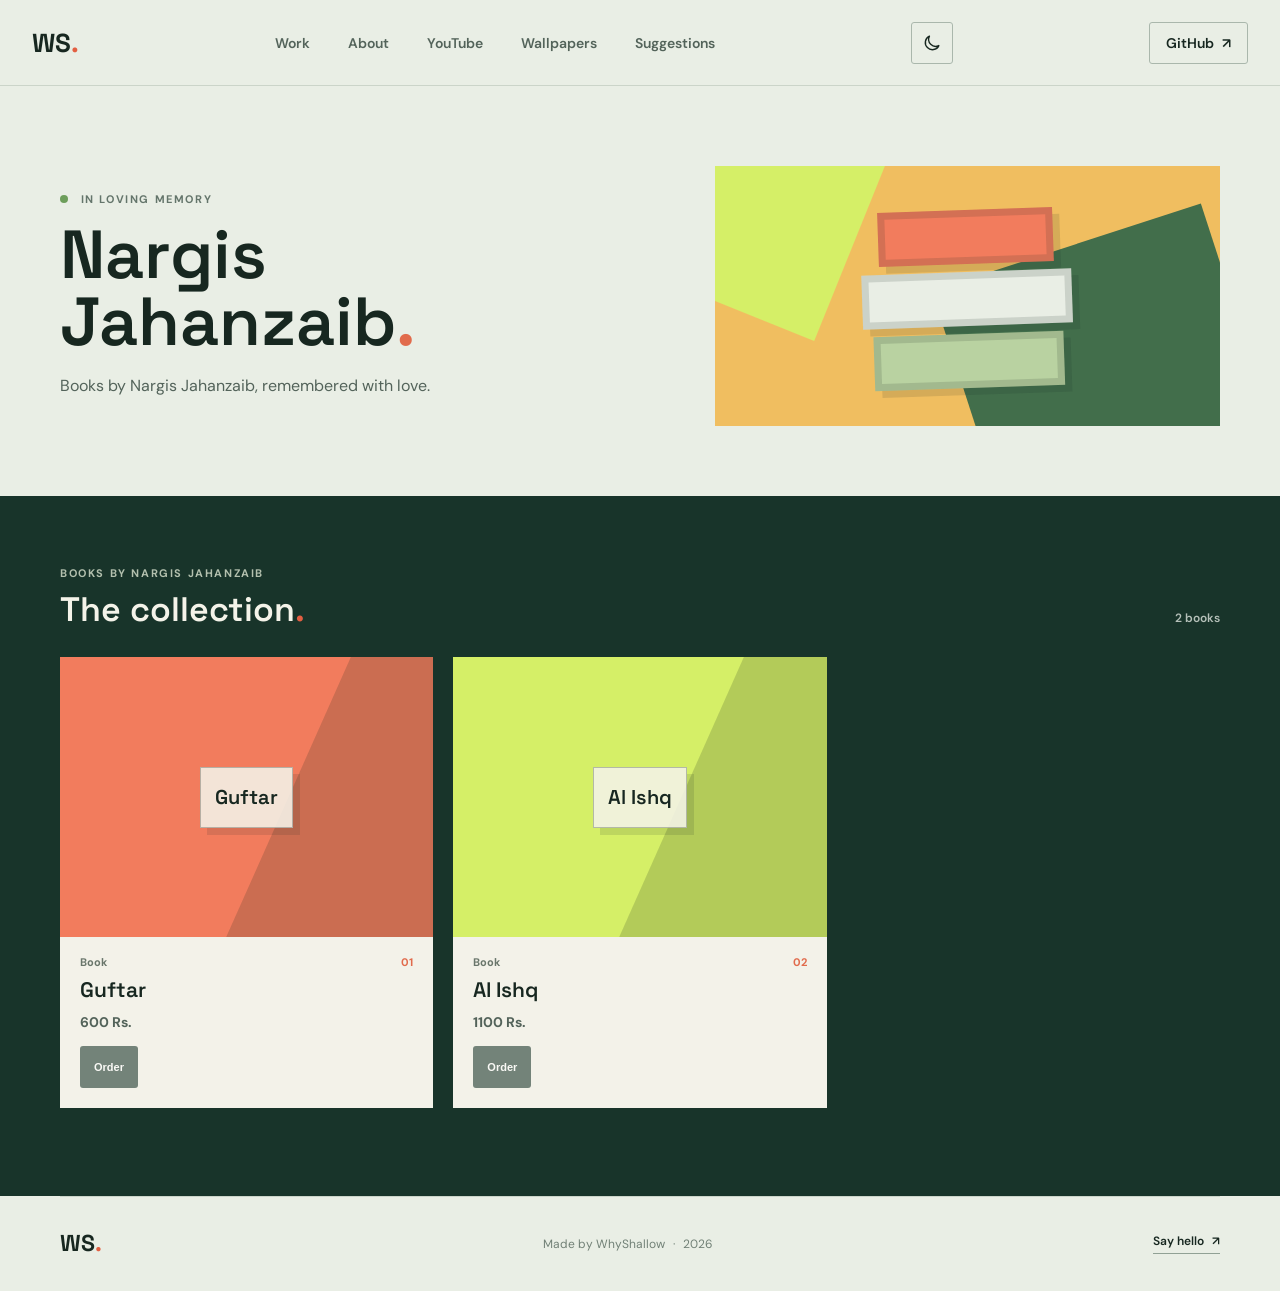
==== njz/index.html @ 5ae31be7 "Added Njz Page" ====
<!doctype html>
<html lang="en">
  <head>
    <meta charset="UTF-8">
    <meta name="viewport" content="width=device-width, initial-scale=1">
    <meta name="description" content="Books by Nargis Jahanzaib, remembered with love.">
    <meta name="theme-color" content="#e9eee5">
    <meta property="og:type" content="website">
    <meta property="og:title" content="Nargis Jahanzaib">
    <meta property="og:description" content="Books by Nargis Jahanzaib, remembered with love.">
    <meta property="og:url" content="https://whyshallow.is-a.dev/njz">
    <meta name="twitter:card" content="summary">
    <title>Nargis Jahanzaib</title>
    <link rel="icon" type="image/svg+xml" href="/assets/favicon.svg?v=2">
    <link rel="preconnect" href="https://fonts.googleapis.com">
    <link rel="preconnect" href="https://fonts.gstatic.com" crossorigin>
    <link href="https://fonts.googleapis.com/css2?family=DM+Sans:wght@400;500;600;700&amp;family=Space+Grotesk:wght@400;500;600;700&amp;display=swap" rel="stylesheet">
    <link rel="stylesheet" href="/style.css?v=4">
    <script src="/njz/books.js" defer></script>
  </head>
  <body>
    <header class="site-header">
      <a class="wordmark" href="/#home" aria-label="WhyShallow home">WS<span>.</span></a>
      <button class="menu-toggle" type="button" aria-controls="main-navigation" aria-expanded="false" aria-label="Open navigation">
        <span></span><span></span><span></span>
      </button>
      <nav class="main-nav" id="main-navigation" aria-label="Main navigation">
        <a href="/#work">Work</a>
        <a href="/#about">About</a>
        <a href="/#youtube">YouTube</a>
        <a href="/wallpapers/">Wallpapers</a>
        <a href="/#suggestions">Suggestions</a>
      </nav>
      <button class="theme-toggle" type="button" aria-label="Switch to dark mode" aria-pressed="false" title="Switch to dark mode">
        <svg viewBox="0 0 24 24" aria-hidden="true" focusable="false"><path d="M20.2 15.1A8.4 8.4 0 0 1 8.9 3.8 8.5 8.5 0 1 0 20.2 15.1Z"/></svg>
      </button>
      <a class="header-link" href="https://github.com/WhyShallow" target="_blank" rel="noreferrer">GitHub <span aria-hidden="true">↗</span></a>
    </header>

    <main>
      <section class="book-hero page-width" aria-labelledby="book-title">
        <div class="book-hero-copy">
          <p class="eyebrow"><span class="status-dot"></span> In loving memory</p>
          <h1 id="book-title">Nargis<br>Jahanzaib<span>.</span></h1>
          <p>Books by Nargis Jahanzaib, remembered with love.</p>
        </div>
        <div class="book-art" role="img" aria-label="A colorful stack of books">
          <div class="book-stack" aria-hidden="true">
            <span class="book-spine"></span>
            <span class="book-spine"></span>
            <span class="book-spine"></span>
          </div>
        </div>
      </section>

      <section class="books-section" aria-labelledby="collection-title">
        <div class="page-width">
          <div class="books-heading">
            <div>
              <p class="eyebrow">Books by Nargis Jahanzaib</p>
              <h2 id="collection-title">The collection<span class="accent-dot">.</span></h2>
            </div>
            <p class="book-count" id="bookCount" aria-live="polite">0 books</p>
          </div>
          <div class="book-grid" id="bookGrid"></div>
          <p class="book-empty" id="bookEmpty">No books just yet. Check back soon.</p>
        </div>
      </section>
    </main>

    <footer class="site-footer books-footer page-width">
      <a class="wordmark" href="/#home" aria-label="WhyShallow home">WS<span>.</span></a>
      <p>Made by WhyShallow <span aria-hidden="true">·</span> <span id="year"></span></p>
      <a class="text-link" href="https://github.com/WhyShallow" target="_blank" rel="noreferrer">Say hello <span aria-hidden="true">↗</span></a>
    </footer>
  </body>
</html>
---- style.css ----
:root {
  color-scheme: light;
  --paper: #e9eee5;
  --ink: #172720;
  --muted: #64736b;
  --line: #cbd4c9;
  --forest: #18342a;
  --lime: #d5ef67;
  --coral: #f27c5d;
  --display: "Space Grotesk", sans-serif;
  --body: "DM Sans", sans-serif;
}

:root[data-theme="dark"] {
  color-scheme: dark;
  --paper: #17211b;
  --ink: #edf1e9;
  --muted: #a9b6aa;
  --line: #3b4a3e;
  --forest: #14251b;
}

* { box-sizing: border-box; }
html { scroll-behavior: smooth; scroll-padding-top: 104px; }
body {
  margin: 0;
  background: var(--paper);
  color: var(--ink);
  font-family: var(--body);
  -webkit-font-smoothing: antialiased;
}
.scroll-blur .hero-copy, .scroll-blur .hero-art { filter: blur(1.5px); }
a { color: inherit; }
.page-width { width: min(1160px, calc(100% - 64px)); margin-inline: auto; }
.site-header {
  width: 100%;
  padding-inline: max(32px, calc((100% - 1280px) / 2));
  height: 86px;
  margin: 0 auto;
  display: flex;
  align-items: center;
  justify-content: space-between;
  position: sticky;
  top: 0;
  z-index: 20;
  border-bottom: 1px solid var(--line);
  background: var(--paper);
  transition: background-color 220ms ease, box-shadow 220ms ease;
}
.site-header.is-scrolled { background: rgba(233, 238, 229, .96); box-shadow: 0 8px 22px rgba(23, 39, 32, .08); }
:root[data-theme="dark"] .site-header.is-scrolled { background: rgba(23, 33, 27, .96); box-shadow: 0 8px 22px rgba(0, 0, 0, .22); }
.wordmark { font: 700 26px/1 var(--display); text-decoration: none; letter-spacing: 0; }
.wordmark span, .accent-dot { color: #e35f42; }
.main-nav { display: flex; align-items: center; gap: 38px; }
.main-nav a, .header-link, .text-link { font-size: 14px; font-weight: 600; text-decoration: none; }
.main-nav a { position: relative; color: #53635a; transition: color 180ms ease; }
.main-nav a::after { position: absolute; right: 0; bottom: -7px; left: 0; height: 2px; transform: scaleX(0); transform-origin: left; background: #e16b4c; content: ""; transition: transform 220ms cubic-bezier(.2, .7, .2, 1); }
.main-nav a:hover, .main-nav a[aria-current="location"] { color: var(--ink); }
.main-nav a:hover::after, .main-nav a[aria-current="location"]::after { transform: scaleX(1); }
.main-nav a:hover, .text-link:hover { color: #d65337; }
.header-link { padding: 11px 16px; border: 1px solid #aab7ac; border-radius: 3px; transition: color 180ms ease, background-color 180ms ease, border-color 180ms ease; }
.header-link:hover { border-color: var(--forest); background: var(--forest); color: white; }
.header-link span, .text-link span { padding-left: 5px; }
.theme-toggle { width: 42px; height: 42px; padding: 10px; display: grid; place-items: center; border: 1px solid #aab7ac; border-radius: 3px; background: transparent; color: var(--ink); cursor: pointer; transition: color 180ms ease, background-color 180ms ease, border-color 180ms ease; }
.theme-toggle:hover { border-color: var(--forest); background: var(--forest); color: white; }
.theme-toggle svg { width: 20px; height: 20px; fill: none; stroke: currentColor; stroke-linecap: round; stroke-linejoin: round; stroke-width: 1.7; }
.menu-toggle { display: none; width: 44px; height: 44px; padding: 12px 10px; place-content: center; gap: 5px; border: 1px solid #aab7ac; border-radius: 3px; background: transparent; color: var(--ink); cursor: pointer; }
.menu-toggle span { display: block; width: 20px; height: 2px; background: currentColor; transition: transform 180ms ease, opacity 180ms ease; }
.site-header.is-menu-open .menu-toggle span:first-child { transform: translateY(7px) rotate(45deg); }
.site-header.is-menu-open .menu-toggle span:nth-child(2) { opacity: 0; }
.site-header.is-menu-open .menu-toggle span:last-child { transform: translateY(-7px) rotate(-45deg); }
.main-nav a:focus-visible, .header-link:focus-visible, .theme-toggle:focus-visible, .menu-toggle:focus-visible, .button:focus-visible, .text-link:focus-visible, .project-link:focus-visible, .scroll-cue:focus-visible { outline: 2px solid #527844; outline-offset: 4px; }

.hero {
  min-height: 626px;
  padding-block: 70px 50px;
  display: grid;
  grid-template-columns: 0.95fr 1.05fr;
  grid-template-rows: 1fr auto;
  column-gap: 40px;
  align-items: center;
  position: relative;
}
.hero-copy { padding-bottom: 34px; }
.hero-copy > * { animation: arrive 560ms cubic-bezier(.2, .7, .2, 1) both; }
.hero-copy > .eyebrow { animation-delay: 70ms; }
.hero-copy > h1 { animation-delay: 150ms; }
.hero-copy > .hero-intro { animation-delay: 240ms; }
.hero-copy > .hero-actions { animation-delay: 330ms; }
.eyebrow { margin: 0 0 20px; color: #64756b; font-size: 11px; font-weight: 700; letter-spacing: 1.6px; line-height: 1.4; text-transform: uppercase; }
.status-dot { display: inline-block; width: 8px; height: 8px; margin-right: 8px; border-radius: 50%; background: #6d9e5b; }
h1, h2, p { margin-top: 0; }
h1, h2 { font-family: var(--display); letter-spacing: 0; }
h1 { margin-bottom: 20px; font-size: 76px; line-height: 0.98; font-weight: 600; }
h1 span { color: #527844; }
.hero-intro { max-width: 420px; margin-bottom: 28px; color: #53635a; font-size: 17px; line-height: 1.7; }
.hero-actions { display: flex; flex-wrap: wrap; align-items: center; gap: 22px; }
.button { min-height: 48px; padding: 0 18px; display: inline-flex; align-items: center; justify-content: center; gap: 14px; border: 0; border-radius: 3px; font-size: 13px; font-weight: 700; text-decoration: none; transition: transform 180ms ease, background-color 180ms ease, box-shadow 180ms ease; }
.button:hover { transform: translateY(-2px); }
.button:active { transform: translateY(1px) scale(.985); }
.button-dark { background: var(--forest); color: white; }
.button-dark:hover { background: #294d3d; }
.text-link { display: inline-block; border-bottom: 1px solid #91a195; padding-bottom: 4px; transition: color 180ms ease, border-color 180ms ease; }

.hero-art { height: 415px; overflow: hidden; position: relative; isolation: isolate; background: #b9d2a1; animation: arrive 650ms 100ms cubic-bezier(.2, .7, .2, 1) both; transition: filter 180ms ease-out; }
.hero-art::before, .hero-art::after { position: absolute; z-index: -1; content: ""; }
.hero-art::before { right: -60px; bottom: -170px; width: 510px; height: 320px; transform: rotate(-13deg); background: #839e69; }
.hero-art::after { left: -80px; bottom: -220px; width: 500px; height: 330px; transform: rotate(9deg); background: #426e4b; }
.art-sun { position: absolute; top: 54px; right: 80px; width: 94px; aspect-ratio: 1; border-radius: 50%; background: #f5a45f; animation: sun-float 4.8s ease-in-out infinite; }
.art-cloud { position: absolute; height: 14px; background: rgba(248, 246, 215, .8); }
.art-cloud::before, .art-cloud::after { position: absolute; bottom: 0; content: ""; background: inherit; }
.art-cloud::before { left: 14px; width: 27px; height: 25px; }
.art-cloud::after { left: 42px; width: 22px; height: 19px; }
.cloud-one { top: 102px; left: 76px; width: 83px; animation: cloud-drift-one 12s ease-in-out infinite alternate; }
.cloud-two { top: 164px; right: 75px; width: 60px; transform: scale(.72); animation: cloud-drift-two 15s ease-in-out infinite alternate; }
.art-hill { position: absolute; bottom: 0; width: 110%; height: 170px; clip-path: polygon(0 45%, 25% 0, 45% 30%, 68% 8%, 100% 40%, 100% 100%, 0 100%); }
.hill-back { left: -20px; background: #89a66a; }
.hill-front { right: -25px; bottom: -45px; transform: scaleX(-1); background: #426e4b; }
.art-block { position: absolute; z-index: 1; width: 75px; height: 75px; background: #d3e66e; border: 7px solid rgba(33, 67, 43, .2); box-shadow: 8px 8px 0 rgba(29, 63, 40, .16); transform: rotate(5deg); }
.block-one { left: 20%; bottom: 85px; animation: block-float-one 3.6s ease-in-out infinite; }
.block-two { left: 38%; bottom: 118px; width: 56px; height: 56px; background: #ed7c5c; transform: rotate(-8deg); animation: block-float-two 4.1s .35s ease-in-out infinite; }
.block-three { right: 14%; bottom: 58px; width: 92px; height: 92px; background: #f0be60; transform: rotate(8deg); animation: block-float-three 3.8s .7s ease-in-out infinite; }
.art-caption { position: absolute; z-index: 2; top: 22px; left: 22px; padding: 8px 10px; background: var(--paper); font: 700 9px/1 var(--display); letter-spacing: 1.2px; }
.scroll-cue { grid-column: 1 / -1; justify-self: center; display: flex; align-items: center; gap: 11px; color: #728077; font-size: 9px; font-weight: 700; letter-spacing: 1.2px; text-decoration: none; animation: arrive 500ms 420ms ease both; transition: color 180ms ease; }
.scroll-cue:hover { color: var(--ink); }
.scroll-cue span { width: 1px; height: 28px; background: #839288; }

.work-section { padding: 82px 0 96px; background: var(--forest); color: #f4f3e9; }
.section-heading { margin-bottom: 34px; display: flex; justify-content: space-between; align-items: end; gap: 24px; }
.work-section .eyebrow, .youtube-section .eyebrow { color: #b3c0ae; }
.section-heading h2, .about-copy h2, .youtube-copy h2 { margin-bottom: 0; font-size: 44px; line-height: 1.12; font-weight: 600; }
.section-note { margin: 0 0 4px; color: #b5c0b9; font-size: 13px; line-height: 1.7; text-align: right; }
.project-grid { display: grid; grid-template-columns: repeat(auto-fit, minmax(280px, 1fr)); gap: 20px; }
.project-card { min-width: 0; overflow: hidden; background: #f3f2e9; color: var(--ink); transition: transform 220ms ease, box-shadow 220ms ease; }
@media (hover: hover) {
  .project-card:hover { transform: translateY(-5px); box-shadow: 0 12px 24px rgba(10, 28, 19, .2); }
  .project-card:hover .project-art-image.is-loaded { transform: scale(1.045); }
}
.project-card:active { transform: translateY(-2px); }
.project-art { height: 220px; position: relative; overflow: hidden; display: grid; place-items: center; background: #cadb85; }
.project-art::before, .project-art::after { position: absolute; content: ""; }
.project-art::before { width: 280px; height: 280px; right: -95px; bottom: -202px; transform: rotate(45deg); background: #91ad64; }
.project-art::after { width: 190px; height: 190px; left: -93px; top: -104px; transform: rotate(45deg); background: rgba(247, 239, 189, .75); }
.counter-window { width: min(78%, 330px); position: relative; z-index: 1; padding: 15px 17px 17px; background: #f6f4e9; box-shadow: 9px 10px 0 rgba(34, 58, 36, .16); transform: rotate(-2deg); }
.counter-top { display: flex; justify-content: space-between; color: #79836c; font: 700 9px/1.2 var(--display); letter-spacing: 1px; text-transform: uppercase; }
.counter-number { margin: 14px 0 12px; color: #253d2e; font: 600 46px/1 var(--display); text-align: center; }
.counter-controls { display: flex; justify-content: center; gap: 7px; }
.counter-controls span { width: 28px; height: 7px; background: #d7e17d; }
.counter-controls span:last-child { background: #ee8769; }
.generic-art-mark { position: relative; z-index: 1; color: #294b37; font: 600 66px/1 var(--display); }
.project-art--monochrome { background: #191919; }
.project-art--monochrome::before { right: -95px; bottom: -202px; width: 280px; height: 280px; transform: rotate(45deg); background: #5d5d5d; }
.project-art--monochrome::after { left: -93px; top: -104px; width: 190px; height: 190px; transform: rotate(45deg); background: #bcbcbc; }
.project-art-image { position: relative; z-index: 1; width: 100px; height: 100px; border: 4px solid #f4f4f4; box-shadow: 6px 6px 0 #777; object-fit: contain; opacity: 0; transform: scale(.96); transition: opacity 300ms ease, transform 300ms ease; }
.project-art-image.is-loaded { opacity: 1; transform: scale(1); }
.generic-art-mark--light { color: #f3f2e9; }
.project-content { padding: 20px 21px 22px; }
.project-meta { display: flex; justify-content: space-between; align-items: center; gap: 12px; color: #69766b; font-size: 11px; font-weight: 700; }
.project-number { color: #e16b4c; font-family: var(--display); }
.project-content h3 { margin: 11px 0 7px; font: 600 22px/1.2 var(--display); }
.project-content p { min-height: 44px; margin-bottom: 17px; color: #647168; font-size: 13px; line-height: 1.65; }
.project-bottom { display: flex; justify-content: space-between; align-items: center; gap: 12px; border-top: 1px solid #d9ded3; padding-top: 14px; }
.project-tags { display: flex; gap: 6px; flex-wrap: wrap; }
.project-tag { padding: 5px 7px; background: #e5e9dc; color: #566456; font-size: 10px; font-weight: 600; }
.project-link { flex: none; color: #294f39; font-size: 12px; font-weight: 700; text-decoration: none; }
.project-link:hover { color: #d65337; }

.about-section { min-height: 440px; padding-block: 90px; display: grid; grid-template-columns: .8fr 1.2fr; align-items: center; gap: 80px; }
.about-stamp { width: 220px; height: 220px; justify-self: center; display: flex; flex-direction: column; justify-content: center; align-items: center; border: 1px solid #98a994; border-radius: 50%; color: #527844; font: 700 19px/1.45 var(--display); transform: rotate(-9deg); }
.about-stamp span:nth-child(2) { color: #e16b4c; }
.about-copy { max-width: 560px; }
.about-copy .eyebrow { margin-bottom: 15px; }
.about-copy h2 { margin-bottom: 20px; font-size: 42px; }
.about-copy > p:not(.eyebrow) { max-width: 540px; margin-bottom: 13px; color: #5d6b62; font-size: 15px; line-height: 1.8; }
.about-copy .text-link { margin-top: 8px; }

.youtube-section { padding: 55px 0; background: var(--coral); color: #1e3027; }
.youtube-inner { display: grid; grid-template-columns: 72px 1fr auto; align-items: center; gap: 24px; }
.youtube-mark { width: 66px; height: 48px; display: grid; place-items: center; border-radius: 11px; background: #1d3128; }
.play-icon { width: 0; height: 0; margin-left: 4px; border-top: 9px solid transparent; border-bottom: 9px solid transparent; border-left: 14px solid var(--lime); }
.youtube-section .eyebrow { margin-bottom: 7px; color: #4d5240; }
.youtube-copy h2 { font-size: 32px; }
.youtube-copy > p:last-child { margin: 8px 0 0; color: #4d5240; font-size: 13px; }
.button-lime { background: var(--lime); color: #1e3027; }
.button-lime:hover { background: #e0f58a; }
.latest-video { aspect-ratio: 16 / 9; max-width: 850px; margin: 34px auto 0; overflow: hidden; background: #1d3128; box-shadow: 0 12px 28px rgba(29, 49, 40, .18); }
.latest-video iframe { display: block; width: 100%; height: 100%; border: 0; }

.discord-section { padding: 48px 0; background: var(--lime); color: #1e3027; }
.discord-inner { display: grid; grid-template-columns: 72px 1fr auto; align-items: center; gap: 24px; }
.discord-mark { width: 66px; height: 58px; display: grid; place-items: center; background: #1d3128; color: var(--lime); }
.discord-mark svg { display: block; width: 36px; height: 36px; fill: currentColor; }
.discord-section .eyebrow { margin-bottom: 7px; color: #53634b; }
.discord-copy h2 { margin-bottom: 0; font: 600 32px/1.12 var(--display); }
.discord-copy > p:last-child { margin: 8px 0 0; color: #53634b; font-size: 13px; }
.discord-menu { position: relative; justify-self: end; }
.discord-menu summary { list-style: none; cursor: pointer; }
.discord-menu summary::-webkit-details-marker { display: none; }
.discord-menu summary:focus-visible, .discord-menu-list a:focus-visible { outline: 2px solid #527844; outline-offset: 3px; }
.discord-menu-caret { display: inline-block; padding-left: 4px; transition: transform 160ms ease; }
.discord-menu[open] .discord-menu-caret { transform: rotate(180deg); }
.discord-menu-list { position: absolute; z-index: 5; top: calc(100% + 8px); right: 0; width: max-content; min-width: 220px; max-width: min(280px, calc(100vw - 32px)); padding: 5px; display: flex; flex-direction: column; background: #f3f4ed; border: 1px solid #aab7ac; box-shadow: 0 8px 20px rgba(29, 49, 40, .16); visibility: hidden; opacity: 0; transform: translateY(-6px); pointer-events: none; transition: opacity 180ms ease, transform 180ms ease, visibility 0s linear 180ms; }
.discord-menu[open] .discord-menu-list { visibility: visible; opacity: 1; transform: translateY(0); pointer-events: auto; transition: opacity 180ms ease, transform 180ms ease, visibility 0s; }
.discord-menu-list a { min-height: 42px; padding: 10px 12px; display: flex; justify-content: space-between; align-items: center; gap: 18px; color: var(--ink); font-size: 13px; font-weight: 600; text-decoration: none; }
.discord-menu-list a:hover { background: #e5eadf; }

.suggestions-section { padding: 76px 0 82px; }
.suggestions-inner { display: grid; grid-template-columns: .9fr 1.1fr; align-items: start; gap: 64px; }
.suggestions-copy h2 { margin-bottom: 14px; font: 600 38px/1.12 var(--display); }
.suggestions-copy > p:last-child { max-width: 360px; margin: 0; color: #5d6b62; font-size: 14px; line-height: 1.7; }
.suggestion-form { display: grid; gap: 10px; }
.suggestion-form label { font-size: 13px; font-weight: 700; }
.suggestion-form label span { color: #718076; font-size: 11px; font-weight: 500; }
.suggestion-form textarea, .suggestion-form input { width: 100%; padding: 13px 14px; border: 1px solid #aab7ac; border-radius: 3px; background: #f3f4ed; color: var(--ink); font: 14px/1.6 var(--body); transition: border-color 180ms ease, box-shadow 180ms ease; }
.suggestion-form textarea { min-height: 130px; resize: vertical; }
.suggestion-form textarea:focus, .suggestion-form input:focus { outline: none; border-color: #527844; box-shadow: 0 0 0 3px rgba(82, 120, 68, .2); }
.suggestion-form textarea:focus-visible, .suggestion-form input:focus-visible { outline: 2px solid #527844; outline-offset: 2px; }
.suggestion-form textarea::placeholder { color: #78857b; }
.suggestion-form input::placeholder { color: #78857b; }
.suggestion-form-bottom { min-height: 48px; display: flex; justify-content: space-between; align-items: center; gap: 16px; }
.suggestion-status { min-height: 1.5em; margin: 0; color: #53635a; font-size: 12px; line-height: 1.5; opacity: 0; transform: translateY(4px); transition: opacity 180ms ease, transform 180ms ease; }
.suggestion-status:not(:empty) { opacity: 1; transform: translateY(0); }
.suggestion-status[data-state="error"] { color: #a83e2b; }
.suggestion-status[data-state="success"] { color: #285d38; }
.suggestion-form button:disabled { cursor: wait; opacity: .8; }
.suggestion-form button.is-loading::after { width: 13px; height: 13px; border: 2px solid rgba(255, 255, 255, .45); border-top-color: white; border-radius: 50%; content: ""; animation: spin 700ms linear infinite; }

.site-footer { min-height: 95px; display: flex; justify-content: space-between; align-items: center; gap: 20px; }
.site-footer .wordmark { font-size: 23px; }
.site-footer p { margin: 0; color: #718076; font-size: 12px; }
.site-footer p span:first-child { padding-inline: 5px; }
.site-footer .text-link { font-size: 12px; }

.wallpaper-hero { min-height: 400px; padding-block: 72px 62px; display: grid; grid-template-columns: 1fr .85fr; align-items: center; gap: 60px; }
.wallpaper-hero-copy { max-width: 560px; }
.wallpaper-hero-copy .eyebrow { margin-bottom: 15px; }
.wallpaper-hero h1 { margin-bottom: 17px; font-size: 68px; }
.wallpaper-hero h1 span { color: #e16b4c; }
.wallpaper-hero-copy > p:last-child { max-width: 440px; margin: 0; color: #53635a; font-size: 16px; line-height: 1.75; }
.wallpaper-art { min-height: 260px; position: relative; overflow: hidden; background: #b9d2a1; isolation: isolate; }
.wallpaper-art::before, .wallpaper-art::after { position: absolute; z-index: -1; content: ""; }
.wallpaper-art::before { width: 68%; height: 88%; right: -12%; bottom: -38%; transform: rotate(-28deg); background: #426e4b; }
.wallpaper-art::after { width: 50%; height: 68%; left: -20%; top: -34%; transform: rotate(28deg); background: #d5ef67; }
.wallpaper-art-block { position: absolute; width: 88px; aspect-ratio: 1; border: 7px solid rgba(33, 67, 43, .16); box-shadow: 8px 8px 0 rgba(29, 63, 40, .16); transform: rotate(7deg); }
.wallpaper-art-block:first-child { left: 18%; bottom: 20%; background: #f27c5d; }
.wallpaper-art-block:nth-child(2) { left: 42%; bottom: 33%; width: 64px; transform: rotate(-8deg); background: #f0be60; }
.wallpaper-art-block:nth-child(3) { right: 12%; bottom: 14%; width: 104px; transform: rotate(11deg); background: #d5ef67; }
.wallpaper-art-label { position: absolute; top: 18px; left: 18px; padding: 8px 10px; background: var(--paper); color: var(--ink); font: 700 9px/1 var(--display); }
.wallpapers-section { padding: 70px 0 88px; background: var(--forest); color: #f4f3e9; }
.wallpapers-heading { margin-bottom: 28px; display: flex; justify-content: space-between; align-items: end; gap: 24px; }
.wallpapers-heading .eyebrow { margin-bottom: 9px; color: #b3c0ae; }
.wallpapers-heading h2 { margin: 0; font: 600 34px/1.15 var(--display); }
.wallpaper-count { margin: 0 0 3px; color: #b5c0b9; font-size: 12px; font-weight: 600; }
.wallpaper-grid { display: grid; grid-template-columns: repeat(2, minmax(0, 1fr)); gap: 20px; }
.wallpaper-card { min-width: 0; overflow: hidden; background: #f3f2e9; color: #172720; }
.wallpaper-preview { aspect-ratio: 16 / 10; overflow: hidden; background: #cadb85; }
.wallpaper-preview img { display: block; width: 100%; height: 100%; object-fit: cover; transition: transform 300ms ease; }
@media (hover: hover) { .wallpaper-card:hover .wallpaper-preview img { transform: scale(1.035); } }
.wallpaper-card-content { padding: 18px 20px 20px; }
.wallpaper-card-meta { margin-bottom: 8px; display: flex; justify-content: space-between; gap: 12px; color: #69766b; font-size: 11px; font-weight: 700; }
.wallpaper-card-meta span:last-child { color: #e16b4c; }
.wallpaper-card-content h3 { margin: 0 0 15px; font: 600 21px/1.2 var(--display); }
.wallpaper-download { min-height: 42px; padding-inline: 14px; font-size: 11px; }
.wallpaper-empty { min-height: 150px; padding: 24px; display: grid; place-items: center; border: 1px solid rgba(244, 243, 233, .28); color: #b5c0b9; font: 500 16px/1.5 var(--display); text-align: center; }
.wallpaper-empty[hidden] { display: none; }
.wallpapers-footer { border-top: 1px solid var(--line); }
:root[data-theme="dark"] .wallpaper-hero-copy > p:last-child { color: var(--muted); }
:root[data-theme="dark"] .wallpaper-card { background: #202d24; color: var(--ink); }
:root[data-theme="dark"] .wallpaper-card-meta { color: var(--muted); }
.book-hero { min-height: 410px; padding-block: 72px 62px; display: grid; grid-template-columns: 1fr .85fr; align-items: center; gap: 60px; }
.book-hero-copy { max-width: 560px; }
.book-hero-copy .eyebrow { margin-bottom: 15px; }
.book-hero h1 { margin-bottom: 17px; font-size: 68px; }
.book-hero h1 span { color: #e16b4c; }
.book-hero-copy > p:last-child { max-width: 440px; margin: 0; color: #53635a; font-size: 16px; line-height: 1.75; }
.book-art { min-height: 260px; position: relative; overflow: hidden; background: #f0be60; isolation: isolate; }
.book-art::before { width: 56%; height: 130%; position: absolute; right: -8%; bottom: -58%; transform: rotate(-18deg); content: ""; background: #426e4b; }
.book-art::after { width: 45%; height: 110%; position: absolute; left: -13%; top: -55%; transform: rotate(22deg); content: ""; background: #d5ef67; }
.book-stack { position: absolute; z-index: 1; left: 50%; bottom: 38px; width: 210px; transform: translateX(-50%) rotate(-2deg); }
.book-spine { height: 54px; margin-top: 8px; display: flex; align-items: center; justify-content: center; border: 7px solid rgba(23, 39, 32, .14); color: #172720; font: 700 10px/1 var(--display); letter-spacing: 1.3px; box-shadow: 7px 7px 0 rgba(23, 39, 32, .12); }
.book-spine:first-child { width: 175px; margin-inline: auto; background: #f27c5d; }
.book-spine:nth-child(2) { width: 210px; background: #e9eee5; }
.book-spine:last-child { width: 190px; margin-inline: auto; background: #b9d2a1; }
.books-section { padding: 70px 0 88px; background: var(--forest); color: #f4f3e9; }
.books-heading { margin-bottom: 28px; display: flex; justify-content: space-between; align-items: end; gap: 24px; }
.books-heading .eyebrow { margin-bottom: 9px; color: #b3c0ae; }
.books-heading h2 { margin: 0; font: 600 34px/1.15 var(--display); }
.book-count { margin: 0 0 3px; color: #b5c0b9; font-size: 12px; font-weight: 600; }
.book-grid { display: grid; grid-template-columns: repeat(3, minmax(0, 1fr)); gap: 20px; }
.book-card { min-width: 0; overflow: hidden; background: #f3f2e9; color: #172720; transition: transform 220ms ease, box-shadow 220ms ease; }
@media (hover: hover) { .book-card:hover { transform: translateY(-5px); box-shadow: 0 12px 24px rgba(10, 28, 19, .2); } }
.book-cover { aspect-ratio: 4 / 3; position: relative; overflow: hidden; display: grid; place-items: center; background: var(--cover-color, #cadb85); }
.book-cover::before { width: 54%; height: 150%; position: absolute; right: -18%; top: -26%; transform: rotate(24deg); content: ""; background: rgba(23, 39, 32, .18); }
.book-cover-image { width: 100%; height: 100%; position: relative; z-index: 1; display: block; object-fit: contain; }
.book-cover-title { max-width: 75%; position: relative; z-index: 1; padding: 18px 14px; border: 1px solid rgba(23, 39, 32, .28); background: rgba(244, 243, 233, .88); color: #172720; font: 600 20px/1.15 var(--display); text-align: center; box-shadow: 7px 7px 0 rgba(23, 39, 32, .12); }
.book-card-content { padding: 18px 20px 20px; }
.book-card-meta { margin-bottom: 8px; display: flex; justify-content: space-between; gap: 12px; color: #69766b; font-size: 11px; font-weight: 700; }
.book-card-meta span:last-child { color: #e16b4c; }
.book-card-content h3 { margin: 0 0 6px; font: 600 21px/1.2 var(--display); }
.book-price { margin: 10px 0 15px; color: #53635a; font-size: 14px; font-weight: 700; }
.book-order { min-height: 42px; padding-inline: 14px; font-size: 11px; cursor: pointer; }
.book-order:disabled { cursor: not-allowed; opacity: .58; }
.book-empty { min-height: 150px; padding: 24px; display: grid; place-items: center; border: 1px solid rgba(244, 243, 233, .28); color: #b5c0b9; font: 500 16px/1.5 var(--display); text-align: center; }
.book-empty[hidden] { display: none; }
.books-footer { border-top: 1px solid var(--line); }
:root[data-theme="dark"] .book-hero-copy > p:last-child { color: var(--muted); }
:root[data-theme="dark"] .book-card { background: #202d24; color: var(--ink); }
:root[data-theme="dark"] .book-card-meta,
:root[data-theme="dark"] .book-price { color: var(--muted); }
.book-hero,
.books-section { animation: arrive 560ms cubic-bezier(.2, .7, .2, 1) both; }
.books-section { animation-delay: 120ms; }
.latest-wallpaper-section { padding: 58px 0; background: var(--lime); color: #1e3027; }
.latest-wallpaper-inner { display: grid; grid-template-columns: .8fr 1.2fr; align-items: center; gap: 56px; }
.latest-wallpaper-copy .eyebrow { margin-bottom: 10px; color: #53634b; }
.latest-wallpaper-copy h2 { margin: 0 0 12px; font: 600 36px/1.12 var(--display); }
.latest-wallpaper-copy > p:not(.eyebrow) { max-width: 340px; margin: 0 0 20px; color: #53634b; font-size: 14px; line-height: 1.7; }
.latest-wallpaper-preview { min-width: 0; aspect-ratio: 16 / 10; overflow: hidden; position: relative; display: grid; place-items: center; background: #b9d2a1; color: #172720; text-decoration: none; }
.latest-wallpaper-preview::before, .latest-wallpaper-preview::after { position: absolute; content: ""; }
.latest-wallpaper-preview::before { width: 58%; height: 86%; right: -10%; bottom: -40%; transform: rotate(-26deg); background: #426e4b; }
.latest-wallpaper-preview::after { width: 44%; height: 56%; left: -15%; top: -30%; transform: rotate(28deg); background: #d5ef67; }
.latest-wallpaper-empty { max-width: 75%; position: relative; z-index: 1; font: 600 17px/1.45 var(--display); text-align: center; }
.latest-wallpaper-preview img { width: 100%; height: 100%; position: absolute; inset: 0; object-fit: cover; }
.latest-wallpaper-preview.has-image::before, .latest-wallpaper-preview.has-image::after { display: none; }
.latest-wallpaper-caption { position: absolute; z-index: 1; right: 14px; bottom: 14px; left: 14px; padding: 11px 13px; background: rgba(23, 39, 32, .88); color: white; font-size: 12px; font-weight: 600; }
:root[data-theme="dark"] .latest-wallpaper-section { background: #27392d; color: var(--ink); }
:root[data-theme="dark"] .latest-wallpaper-copy .eyebrow,
:root[data-theme="dark"] .latest-wallpaper-copy > p:not(.eyebrow) { color: var(--muted); }
@media (max-width: 760px) {
  .wallpaper-hero { min-height: 0; padding-block: 52px 42px; grid-template-columns: 1fr; gap: 28px; }
  .wallpaper-hero h1 { font-size: 54px; }
  .wallpaper-art { min-height: 220px; }
  .wallpapers-section { padding: 54px 0 66px; }
  .wallpapers-heading { align-items: start; flex-direction: column; gap: 10px; }
  .wallpapers-heading h2 { font-size: 30px; }
  .wallpaper-grid { grid-template-columns: 1fr; }
  .latest-wallpaper-inner { grid-template-columns: 1fr; gap: 24px; }
  .latest-wallpaper-copy h2 { font-size: 32px; }
  .latest-wallpaper-preview { aspect-ratio: 16 / 10; }
  .book-hero { min-height: 0; padding-block: 52px 42px; grid-template-columns: 1fr; gap: 28px; }
  .book-hero h1 { font-size: 54px; }
  .book-art { min-height: 220px; }
  .books-section { padding: 54px 0 66px; }
  .books-heading { align-items: start; flex-direction: column; gap: 10px; }
  .books-heading h2 { font-size: 30px; }
  .book-grid { grid-template-columns: 1fr; }
}
@media (max-width: 430px) {
  .wallpaper-hero h1 { font-size: 48px; }
  .wallpaper-art { min-height: 190px; }
  .wallpaper-art-block:first-child { left: 12%; }
  .wallpaper-art-block:nth-child(3) { right: 8%; width: 82px; }
  .book-hero h1 { font-size: 48px; }
  .book-art { min-height: 190px; }
  .book-stack { transform: translateX(-50%) scale(.86) rotate(-2deg); transform-origin: bottom center; }
}

:root[data-theme="dark"] .main-nav a { color: var(--muted); }
:root[data-theme="dark"] .hero-intro,
:root[data-theme="dark"] .about-copy > p:not(.eyebrow),
:root[data-theme="dark"] .suggestions-copy > p:last-child,
:root[data-theme="dark"] .site-footer p,
:root[data-theme="dark"] .suggestion-status { color: var(--muted); }
:root[data-theme="dark"] .hero .eyebrow,
:root[data-theme="dark"] .about-copy .eyebrow,
:root[data-theme="dark"] .suggestions-copy .eyebrow { color: #a9b6aa; }
:root[data-theme="dark"] .project-card { background: #202d24; color: var(--ink); }
:root[data-theme="dark"] .project-meta,
:root[data-theme="dark"] .project-content p { color: #a9b6aa; }
:root[data-theme="dark"] .project-bottom { border-color: #3b4a3e; }
:root[data-theme="dark"] .project-tag { background: #344638; color: #d0d9cc; }
:root[data-theme="dark"] .project-link { color: #c1d8a5; }
:root[data-theme="dark"] .discord-menu-list { background: #202d24; border-color: #4a5d4c; }
:root[data-theme="dark"] .discord-menu-list a:hover { background: #344638; }
:root[data-theme="dark"] .suggestion-form textarea,
:root[data-theme="dark"] .suggestion-form input { background: #202d24; border-color: #4a5d4c; color: var(--ink); }
:root[data-theme="dark"] .suggestion-form textarea::placeholder,
:root[data-theme="dark"] .suggestion-form input::placeholder { color: #a9b6aa; }

@keyframes arrive { from { opacity: 0; transform: translateY(12px); } to { opacity: 1; transform: translateY(0); } }
@keyframes sun-float { 50% { transform: translateY(-9px); } }
@keyframes cloud-drift-one { to { transform: translateX(13px); } }
@keyframes cloud-drift-two { to { transform: translateX(-11px) scale(.72); } }
@keyframes block-float-one { 50% { transform: rotate(5deg) translateY(-10px); } }
@keyframes block-float-two { 50% { transform: rotate(-8deg) translateY(-8px); } }
@keyframes block-float-three { 50% { transform: rotate(8deg) translateY(-11px); } }
@keyframes spin { to { transform: rotate(360deg); } }
.reveal { opacity: 0; transform: translateY(18px) scale(.99); transition: opacity 620ms cubic-bezier(.2, .7, .2, 1), transform 620ms cubic-bezier(.2, .7, .2, 1); transition-delay: var(--reveal-delay, 0ms); }
.reveal.is-visible { opacity: 1; transform: translateY(0) scale(1); }
.project-card.reveal.is-visible:hover { transform: translateY(-5px); }
@media (prefers-reduced-motion: reduce) {
  *, *::before, *::after { scroll-behavior: auto !important; animation-duration: .01ms !important; animation-iteration-count: 1 !important; transition-duration: .01ms !important; }
  .reveal { opacity: 1; transform: none; transition: none; }
  .hero-copy > *, .hero-art, .scroll-cue { animation: none; opacity: 1; transform: none; }
  .art-sun, .art-cloud, .art-block { animation: none !important; }
  .scroll-blur .hero-copy, .scroll-blur .hero-art { filter: none; }
}
@media (max-width: 760px) {
  .page-width { width: calc(100% - 40px); }
  .site-header { width: 100%; padding-inline: 20px; }
  .site-header { height: 72px; position: sticky; }
  .main-nav a, .header-link { font-size: 12px; }
  .header-link { padding: 9px 10px; }
  .theme-toggle { width: 40px; height: 40px; }
  .menu-toggle { display: grid; }
  .main-nav { position: absolute; top: calc(100% + 1px); right: 0; left: 0; display: flex; flex-direction: column; align-items: stretch; gap: 0; padding: 8px 12px 14px; transform: translateY(-8px); border: 1px solid var(--line); border-top: 0; background: var(--paper); box-shadow: 0 12px 20px rgba(23, 39, 32, .1); opacity: 0; visibility: hidden; pointer-events: none; transition: opacity 180ms ease, transform 180ms ease, visibility 0s linear 180ms; }
  .site-header.is-enhanced .menu-toggle { display: grid; }
  .site-header.is-enhanced .main-nav { display: flex; }
  .site-header.is-enhanced.is-menu-open .main-nav { transform: translateY(0); opacity: 1; visibility: visible; pointer-events: auto; transition: opacity 180ms ease, transform 180ms ease, visibility 0s; }
  .main-nav a { padding: 12px 8px; }
  .main-nav a::after { right: 8px; bottom: 5px; left: 8px; transform-origin: left; }
  .site-header:not(.is-enhanced) .main-nav { transform: none; opacity: 1; visibility: visible; pointer-events: auto; }
  .hero { min-height: 0; padding-block: 62px 35px; grid-template-columns: 1fr; gap: 26px; }
  .hero-copy { padding-bottom: 0; }
  h1 { font-size: 58px; }
  .hero-art { height: 340px; }
  .scroll-cue { margin-top: 10px; }
  .work-section { padding: 62px 0 70px; }
  .section-heading { align-items: start; flex-direction: column; gap: 14px; }
  .section-heading h2 { font-size: 38px; }
  .section-note { text-align: left; }
  .project-grid { grid-template-columns: 1fr; }
  .project-art { height: 205px; }
  .about-section { min-height: 0; padding-block: 70px; grid-template-columns: 1fr; gap: 36px; }
  .about-stamp { width: 150px; height: 150px; font-size: 15px; }
  .about-copy h2 { font-size: 36px; }
  .youtube-inner { grid-template-columns: 54px 1fr; gap: 17px; }
  .youtube-mark { width: 52px; height: 42px; }
  .youtube-copy h2 { font-size: 27px; }
  .youtube-inner .button { grid-column: 2; justify-self: start; }
  .latest-video { width: calc(100% - 40px); margin-top: 26px; }
  .discord-inner { grid-template-columns: 54px 1fr; gap: 17px; }
  .discord-mark { width: 52px; height: 48px; }
  .discord-copy h2 { font-size: 27px; }
  .discord-menu { grid-column: 2; justify-self: start; }
  .suggestions-section { padding: 60px 0; }
  .suggestions-inner { grid-template-columns: 1fr; gap: 28px; }
  .suggestions-copy h2 { font-size: 34px; }
  .suggestion-form-bottom { align-items: flex-start; flex-direction: column; }
}
@media (max-width: 430px) {
  .page-width { width: calc(100% - 32px); }
  .site-header { width: 100%; padding-inline: 16px; }
  .wordmark { font-size: 22px; }
  .main-nav a { font-size: 12px; }
  .header-link { padding: 8px; font-size: 11px; }
  .hero { padding-top: 48px; }
  h1 { font-size: 50px; }
  .hero-intro { font-size: 15px; }
  .hero-art { height: 285px; }
  .art-sun { width: 70px; right: 48px; }
  .block-one { left: 12%; }
  .block-three { right: 9%; }
  .site-footer { flex-wrap: wrap; padding-block: 18px; }
  .site-footer p { order: 1; width: 100%; }
}
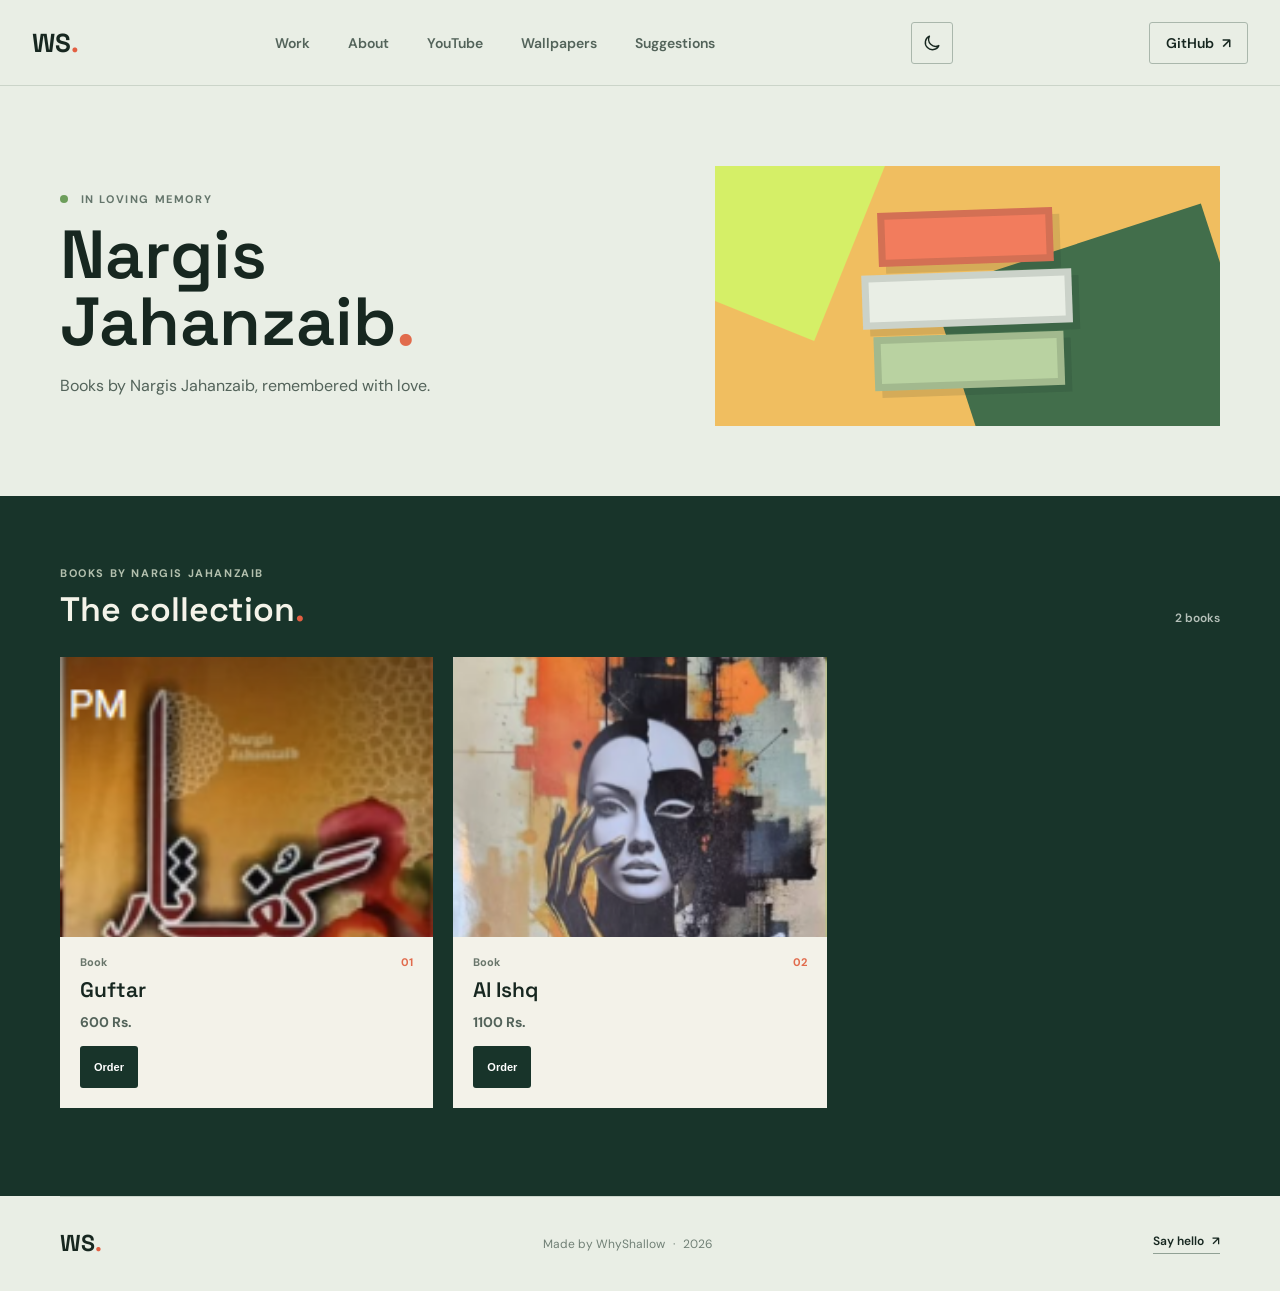
==== commit bdd851cf: "k" ====
--- a/njz/index.html
+++ b/njz/index.html
@@ -73,5 +73,28 @@
       <p>Made by WhyShallow <span aria-hidden="true">·</span> <span id="year"></span></p>
       <a class="text-link" href="https://github.com/WhyShallow" target="_blank" rel="noreferrer">Say hello <span aria-hidden="true">↗</span></a>
     </footer>
+
+    <dialog class="book-order-dialog" id="orderDialog" aria-labelledby="orderDialogTitle">
+      <form class="book-order-form" id="orderForm">
+        <div class="order-dialog-heading">
+          <div>
+            <p class="eyebrow">Book order</p>
+            <h2 id="orderDialogTitle">Where should we send it?</h2>
+          </div>
+          <button class="order-dialog-close" type="button" data-order-cancel aria-label="Close address form">×</button>
+        </div>
+        <p class="order-dialog-book" id="orderDialogBook"></p>
+        <label for="orderAddress">Delivery address</label>
+        <textarea id="orderAddress" name="address" rows="4" maxlength="1000" autocomplete="street-address" required placeholder="Enter your full delivery address"></textarea>
+        <p class="order-disclosure">When you continue, your address and book title will be sent to the seller via Discord to arrange delivery. After it’s sent, you’ll continue to the configured order website.</p>
+        <div class="order-form-bottom">
+          <p class="order-status" id="orderStatus" role="status" aria-live="polite"></p>
+          <div class="order-form-actions">
+            <button class="button button-dark order-cancel" type="button" data-order-cancel>Cancel</button>
+            <button class="button button-dark" type="submit">Continue</button>
+          </div>
+        </div>
+      </form>
+    </dialog>
   </body>
 </html>
--- a/style.css
+++ b/style.css
@@ -300,6 +300,28 @@
 .book-price { margin: 10px 0 15px; color: #53635a; font-size: 14px; font-weight: 700; }
 .book-order { min-height: 42px; padding-inline: 14px; font-size: 11px; cursor: pointer; }
 .book-order:disabled { cursor: not-allowed; opacity: .58; }
+.book-order-dialog { width: min(520px, calc(100% - 32px)); max-height: calc(100% - 32px); padding: 0; border: 1px solid var(--line); background: var(--paper); color: var(--ink); box-shadow: 0 24px 70px rgba(10, 28, 19, .28); }
+.book-order-dialog::backdrop { background: rgba(13, 27, 19, .68); backdrop-filter: blur(4px); }
+.book-order-form { display: grid; gap: 12px; padding: 26px; }
+.order-dialog-heading { display: flex; justify-content: space-between; align-items: start; gap: 18px; }
+.order-dialog-heading .eyebrow { margin: 0 0 8px; color: #647367; font-size: 11px; font-weight: 700; }
+.order-dialog-heading h2 { margin: 0; font: 600 25px/1.2 var(--display); }
+.order-dialog-close { width: 36px; height: 36px; flex: 0 0 auto; border: 1px solid var(--line); background: transparent; color: var(--ink); font-size: 23px; cursor: pointer; }
+.order-dialog-book { margin: 0; color: #53635a; font-size: 14px; font-weight: 700; }
+.book-order-form label { font-size: 13px; font-weight: 700; }
+.book-order-form textarea { width: 100%; padding: 13px 14px; border: 1px solid #aab7ac; border-radius: 3px; background: #f3f4ed; color: var(--ink); font: 14px/1.6 var(--body); resize: vertical; }
+.book-order-form textarea:focus { outline: none; border-color: #527844; box-shadow: 0 0 0 3px rgba(82, 120, 68, .2); }
+.book-order-form textarea:focus-visible { outline: 2px solid #527844; outline-offset: 2px; }
+.book-order-form textarea::placeholder { color: #78857b; }
+.order-disclosure { margin: 0; color: #647367; font-size: 12px; line-height: 1.6; }
+.order-form-bottom { min-height: 44px; display: flex; justify-content: space-between; align-items: center; gap: 16px; }
+.order-form-actions { display: flex; flex: 0 0 auto; gap: 8px; }
+.order-cancel { background: transparent; color: var(--ink); }
+.order-status { min-height: 1.5em; margin: 0; color: #53635a; font-size: 12px; line-height: 1.5; }
+.order-status[data-state="error"] { color: #a83e2b; }
+.order-status[data-state="pending"] { color: #53635a; }
+.book-order-form button:disabled { cursor: wait; opacity: .8; }
+.book-order-form button.is-loading::after { width: 13px; height: 13px; border: 2px solid rgba(255, 255, 255, .45); border-top-color: white; border-radius: 50%; content: ""; animation: spin 700ms linear infinite; }
 .book-empty { min-height: 150px; padding: 24px; display: grid; place-items: center; border: 1px solid rgba(244, 243, 233, .28); color: #b5c0b9; font: 500 16px/1.5 var(--display); text-align: center; }
 .book-empty[hidden] { display: none; }
 .books-footer { border-top: 1px solid var(--line); }
@@ -307,6 +329,14 @@
 :root[data-theme="dark"] .book-card { background: #202d24; color: var(--ink); }
 :root[data-theme="dark"] .book-card-meta,
 :root[data-theme="dark"] .book-price { color: var(--muted); }
+:root[data-theme="dark"] .book-order-dialog { background: #202d24; }
+:root[data-theme="dark"] .order-dialog-heading .eyebrow,
+:root[data-theme="dark"] .order-dialog-book,
+:root[data-theme="dark"] .order-disclosure,
+:root[data-theme="dark"] .order-status { color: var(--muted); }
+:root[data-theme="dark"] .book-order-form textarea { background: #17231b; border-color: #4a5d4c; color: var(--ink); }
+:root[data-theme="dark"] .book-order-form textarea::placeholder { color: #a9b6aa; }
+:root[data-theme="dark"] .order-cancel { border-color: #4a5d4c; color: var(--ink); }
 .book-hero,
 .books-section { animation: arrive 560ms cubic-bezier(.2, .7, .2, 1) both; }
 .books-section { animation-delay: 120ms; }
@@ -353,6 +383,9 @@
   .book-hero h1 { font-size: 48px; }
   .book-art { min-height: 190px; }
   .book-stack { transform: translateX(-50%) scale(.86) rotate(-2deg); transform-origin: bottom center; }
+  .book-order-form { padding: 21px; }
+  .order-dialog-heading h2 { font-size: 22px; }
+  .order-form-bottom { align-items: flex-start; flex-direction: column; }
 }
 
 :root[data-theme="dark"] .main-nav a { color: var(--muted); }
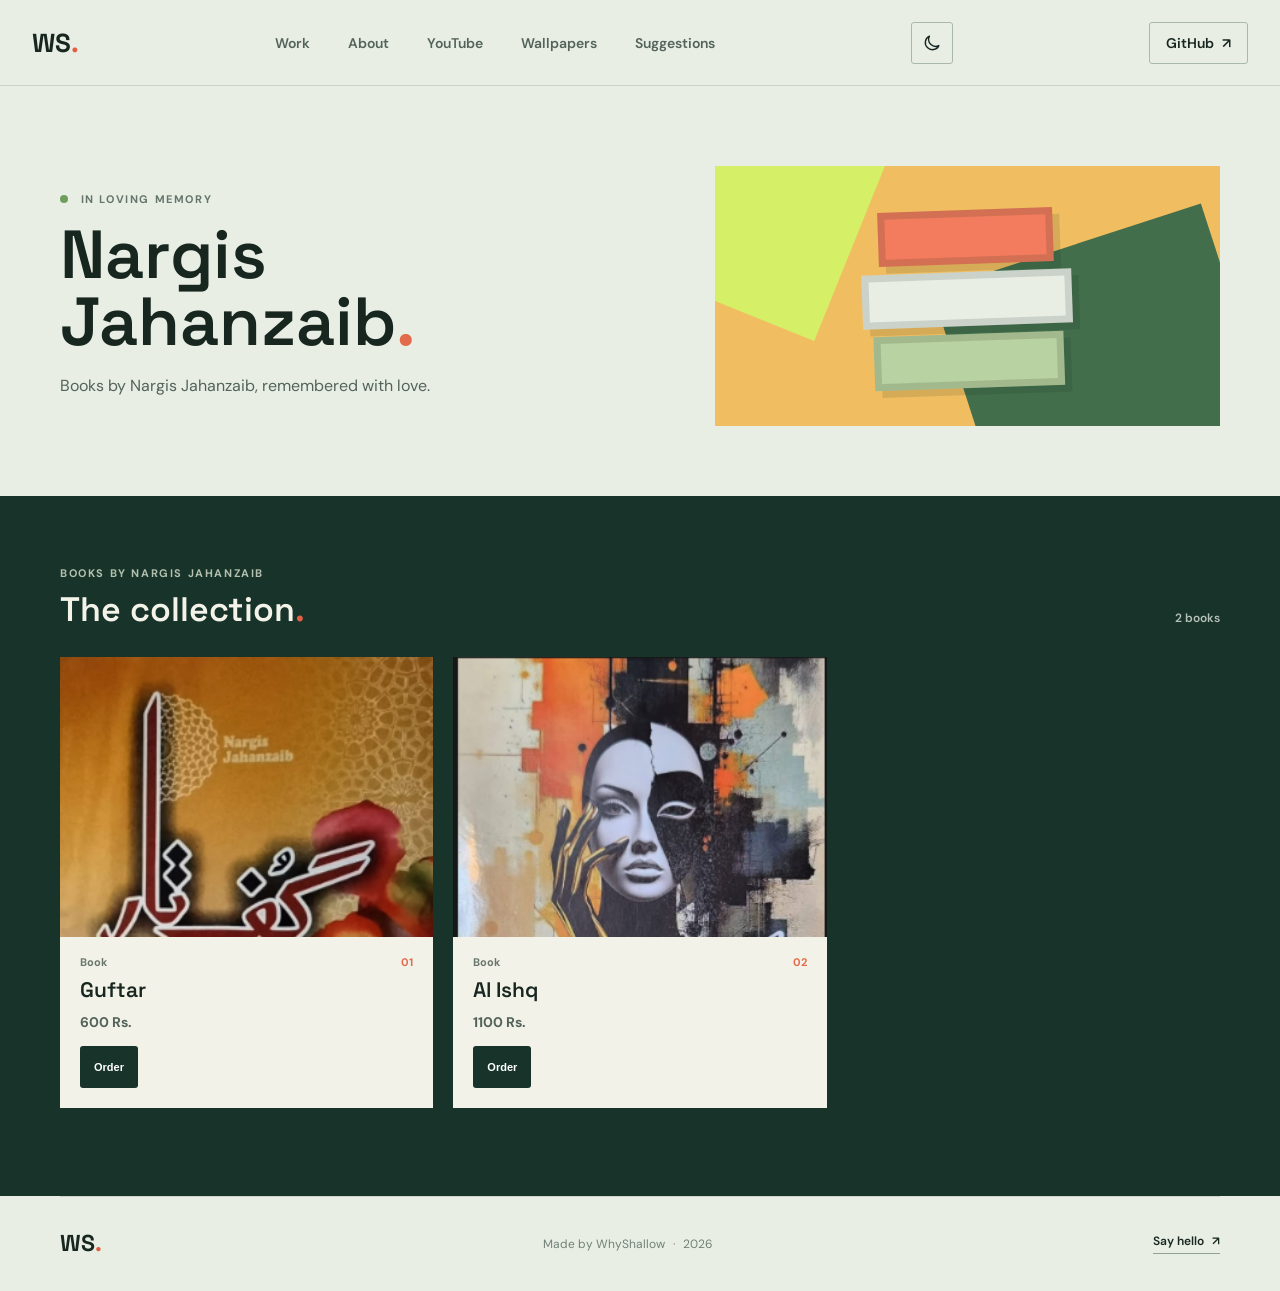
==== commit ef807870: "awdawd" ====
--- a/njz/index.html
+++ b/njz/index.html
@@ -84,9 +84,18 @@
           <button class="order-dialog-close" type="button" data-order-cancel aria-label="Close address form">×</button>
         </div>
         <p class="order-dialog-book" id="orderDialogBook"></p>
-        <label for="orderAddress">Delivery address</label>
-        <textarea id="orderAddress" name="address" rows="4" maxlength="1000" autocomplete="street-address" required placeholder="Enter your full delivery address"></textarea>
-        <p class="order-disclosure">When you continue, your address and book title will be sent to the seller via Discord to arrange delivery. After it’s sent, you’ll continue to the configured order website.</p>
+        <div class="order-form-fields">
+          <label for="orderAddress">Delivery address</label>
+          <textarea id="orderAddress" name="address" rows="4" maxlength="1000" autocomplete="street-address" required placeholder="Enter your full delivery address"></textarea>
+          <p class="order-disclosure">Your address and book title will be sent to the seller. You’ll receive Easypaisa payment details after submitting your order request.</p>
+        </div>
+        <section class="order-payment" id="orderPayment" aria-labelledby="orderPaymentTitle" hidden>
+          <h3 id="orderPaymentTitle">Pay via Easypaisa</h3>
+          <p>Amount: <strong id="orderPaymentAmount"></strong></p>
+          <p>Send payment to: <strong>0336-6937766</strong></p>
+          <p>Your order will be confirmed after payment.</p>
+          <button class="button button-dark" type="button" data-order-cancel>Done</button>
+        </section>
         <div class="order-form-bottom">
           <p class="order-status" id="orderStatus" role="status" aria-live="polite"></p>
           <div class="order-form-actions">
--- a/style.css
+++ b/style.css
@@ -314,6 +314,11 @@
 .book-order-form textarea:focus-visible { outline: 2px solid #527844; outline-offset: 2px; }
 .book-order-form textarea::placeholder { color: #78857b; }
 .order-disclosure { margin: 0; color: #647367; font-size: 12px; line-height: 1.6; }
+.order-payment { padding: 18px; border: 1px solid var(--line); background: rgba(82, 120, 68, .08); }
+.order-payment h3 { margin: 0 0 12px; font: 600 18px/1.3 var(--display); }
+.order-payment p { margin: 0 0 10px; color: #53635a; font-size: 13px; line-height: 1.5; }
+.order-payment p strong { color: var(--ink); }
+.order-payment button { margin-top: 6px; }
 .order-form-bottom { min-height: 44px; display: flex; justify-content: space-between; align-items: center; gap: 16px; }
 .order-form-actions { display: flex; flex: 0 0 auto; gap: 8px; }
 .order-cancel { background: transparent; color: var(--ink); }
@@ -334,6 +339,7 @@
 :root[data-theme="dark"] .order-dialog-book,
 :root[data-theme="dark"] .order-disclosure,
 :root[data-theme="dark"] .order-status { color: var(--muted); }
+:root[data-theme="dark"] .order-payment p { color: var(--muted); }
 :root[data-theme="dark"] .book-order-form textarea { background: #17231b; border-color: #4a5d4c; color: var(--ink); }
 :root[data-theme="dark"] .book-order-form textarea::placeholder { color: #a9b6aa; }
 :root[data-theme="dark"] .order-cancel { border-color: #4a5d4c; color: var(--ink); }
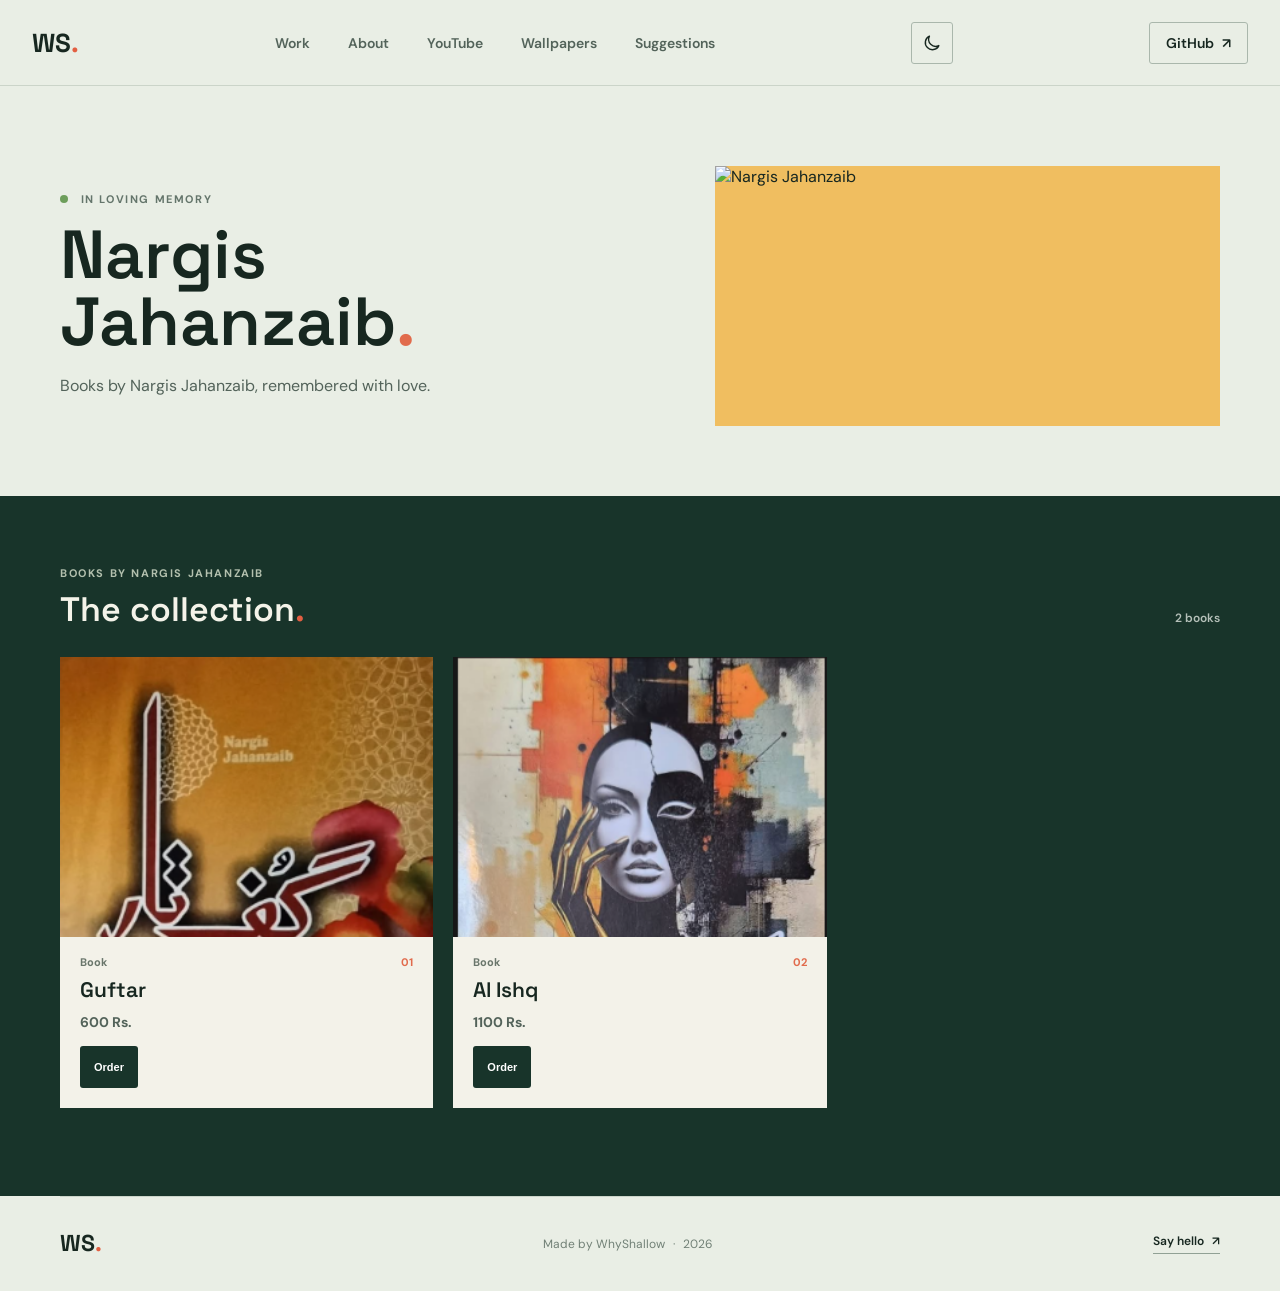
==== commit 5c8cf5bd: "added picture" ====
--- a/njz/index.html
+++ b/njz/index.html
@@ -15,7 +15,7 @@
     <link rel="preconnect" href="https://fonts.googleapis.com">
     <link rel="preconnect" href="https://fonts.gstatic.com" crossorigin>
     <link href="https://fonts.googleapis.com/css2?family=DM+Sans:wght@400;500;600;700&amp;family=Space+Grotesk:wght@400;500;600;700&amp;display=swap" rel="stylesheet">
-    <link rel="stylesheet" href="/style.css?v=4">
+    <link rel="stylesheet" href="/style.css?v=5">
     <script src="/njz/books.js" defer></script>
   </head>
   <body>
@@ -44,12 +44,8 @@
           <h1 id="book-title">Nargis<br>Jahanzaib<span>.</span></h1>
           <p>Books by Nargis Jahanzaib, remembered with love.</p>
         </div>
-        <div class="book-art" role="img" aria-label="A colorful stack of books">
-          <div class="book-stack" aria-hidden="true">
-            <span class="book-spine"></span>
-            <span class="book-spine"></span>
-            <span class="book-spine"></span>
-          </div>
+        <div class="book-art">
+          <img src="/assets/picture.png" alt="Nargis Jahanzaib">
         </div>
       </section>
 
@@ -92,7 +88,7 @@
         <section class="order-payment" id="orderPayment" aria-labelledby="orderPaymentTitle" hidden>
           <h3 id="orderPaymentTitle">Pay via Easypaisa</h3>
           <p>Amount: <strong id="orderPaymentAmount"></strong></p>
-          <p>Send payment to: <strong>0336-6937766</strong></p>
+          <p>Send payment to: <strong>03366937766</strong></p>
           <p>Your order will be confirmed after payment.</p>
           <button class="button button-dark" type="button" data-order-cancel>Done</button>
         </section>
--- a/style.css
+++ b/style.css
@@ -273,14 +273,8 @@
 .book-hero h1 { margin-bottom: 17px; font-size: 68px; }
 .book-hero h1 span { color: #e16b4c; }
 .book-hero-copy > p:last-child { max-width: 440px; margin: 0; color: #53635a; font-size: 16px; line-height: 1.75; }
-.book-art { min-height: 260px; position: relative; overflow: hidden; background: #f0be60; isolation: isolate; }
-.book-art::before { width: 56%; height: 130%; position: absolute; right: -8%; bottom: -58%; transform: rotate(-18deg); content: ""; background: #426e4b; }
-.book-art::after { width: 45%; height: 110%; position: absolute; left: -13%; top: -55%; transform: rotate(22deg); content: ""; background: #d5ef67; }
-.book-stack { position: absolute; z-index: 1; left: 50%; bottom: 38px; width: 210px; transform: translateX(-50%) rotate(-2deg); }
-.book-spine { height: 54px; margin-top: 8px; display: flex; align-items: center; justify-content: center; border: 7px solid rgba(23, 39, 32, .14); color: #172720; font: 700 10px/1 var(--display); letter-spacing: 1.3px; box-shadow: 7px 7px 0 rgba(23, 39, 32, .12); }
-.book-spine:first-child { width: 175px; margin-inline: auto; background: #f27c5d; }
-.book-spine:nth-child(2) { width: 210px; background: #e9eee5; }
-.book-spine:last-child { width: 190px; margin-inline: auto; background: #b9d2a1; }
+.book-art { min-height: 260px; position: relative; overflow: hidden; background: #f0be60; }
+.book-art img { width: 100%; height: 100%; position: absolute; inset: 0; object-fit: cover; }
 .books-section { padding: 70px 0 88px; background: var(--forest); color: #f4f3e9; }
 .books-heading { margin-bottom: 28px; display: flex; justify-content: space-between; align-items: end; gap: 24px; }
 .books-heading .eyebrow { margin-bottom: 9px; color: #b3c0ae; }
@@ -388,7 +382,6 @@
   .wallpaper-art-block:nth-child(3) { right: 8%; width: 82px; }
   .book-hero h1 { font-size: 48px; }
   .book-art { min-height: 190px; }
-  .book-stack { transform: translateX(-50%) scale(.86) rotate(-2deg); transform-origin: bottom center; }
   .book-order-form { padding: 21px; }
   .order-dialog-heading h2 { font-size: 22px; }
   .order-form-bottom { align-items: flex-start; flex-direction: column; }
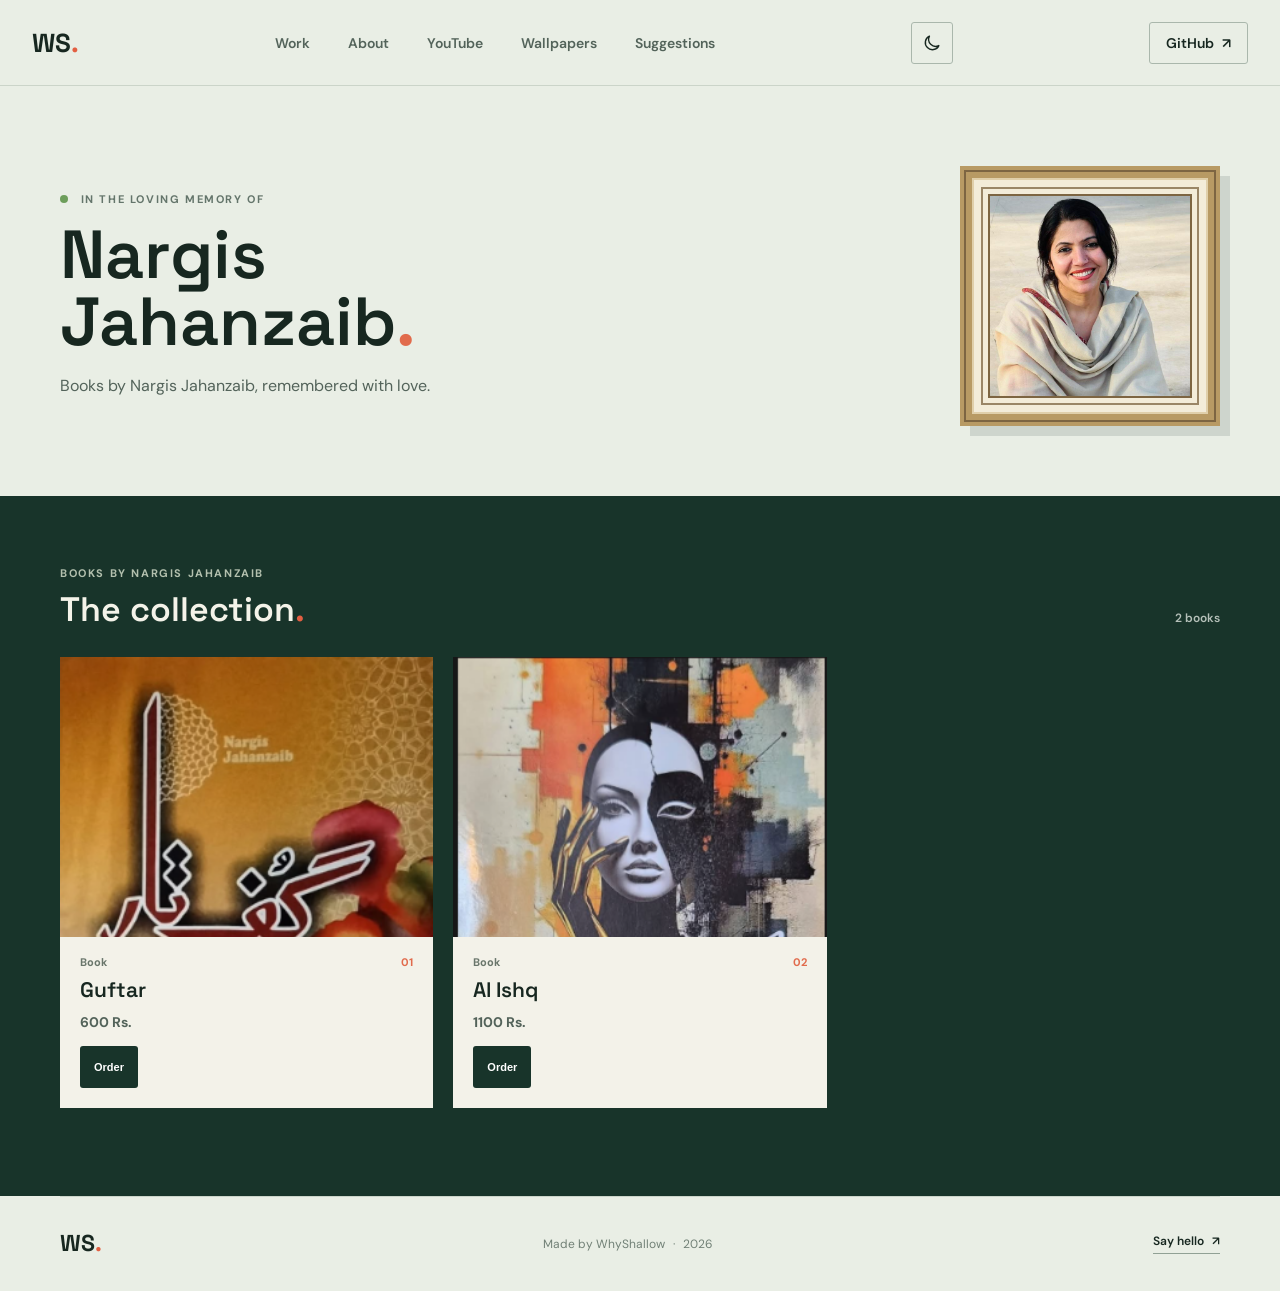
==== commit bd3a35ad: "Changed sm stuff" ====
--- a/njz/index.html
+++ b/njz/index.html
@@ -40,7 +40,7 @@
     <main>
       <section class="book-hero page-width" aria-labelledby="book-title">
         <div class="book-hero-copy">
-          <p class="eyebrow"><span class="status-dot"></span> In loving memory</p>
+          <p class="eyebrow"><span class="status-dot"></span> In the loving memory of</p>
           <h1 id="book-title">Nargis<br>Jahanzaib<span>.</span></h1>
           <p>Books by Nargis Jahanzaib, remembered with love.</p>
         </div>
--- a/style.css
+++ b/style.css
@@ -254,8 +254,8 @@
 .wallpaper-grid { display: grid; grid-template-columns: repeat(2, minmax(0, 1fr)); gap: 20px; }
 .wallpaper-card { min-width: 0; overflow: hidden; background: #f3f2e9; color: #172720; }
 .wallpaper-preview { aspect-ratio: 16 / 10; overflow: hidden; background: #cadb85; }
-.wallpaper-preview img { display: block; width: 100%; height: 100%; object-fit: cover; transition: transform 300ms ease; }
-@media (hover: hover) { .wallpaper-card:hover .wallpaper-preview img { transform: scale(1.035); } }
+.wallpaper-preview img { display: block; width: 100%; height: 100%; object-fit: contain; transition: transform 300ms ease; }
+@media (hover: hover) { .wallpaper-card:hover .wallpaper-preview img { transform: none; } }
 .wallpaper-card-content { padding: 18px 20px 20px; }
 .wallpaper-card-meta { margin-bottom: 8px; display: flex; justify-content: space-between; gap: 12px; color: #69766b; font-size: 11px; font-weight: 700; }
 .wallpaper-card-meta span:last-child { color: #e16b4c; }
@@ -267,14 +267,48 @@
 :root[data-theme="dark"] .wallpaper-hero-copy > p:last-child { color: var(--muted); }
 :root[data-theme="dark"] .wallpaper-card { background: #202d24; color: var(--ink); }
 :root[data-theme="dark"] .wallpaper-card-meta { color: var(--muted); }
-.book-hero { min-height: 410px; padding-block: 72px 62px; display: grid; grid-template-columns: 1fr .85fr; align-items: center; gap: 60px; }
+.book-hero { min-height: 410px; padding-block: 72px 62px; display: grid; grid-template-columns: minmax(0, 1fr) minmax(0, 260px); align-items: center; gap: 60px; }
 .book-hero-copy { max-width: 560px; }
 .book-hero-copy .eyebrow { margin-bottom: 15px; }
 .book-hero h1 { margin-bottom: 17px; font-size: 68px; }
 .book-hero h1 span { color: #e16b4c; }
 .book-hero-copy > p:last-child { max-width: 440px; margin: 0; color: #53635a; font-size: 16px; line-height: 1.75; }
-.book-art { min-height: 260px; position: relative; overflow: hidden; background: #f0be60; }
-.book-art img { width: 100%; height: 100%; position: absolute; inset: 0; object-fit: cover; }
+.book-art {
+  width: 100%;
+  max-width: 260px;
+  height: 260px;
+  min-height: 0;
+  justify-self: end;
+  position: relative;
+  overflow: hidden;
+  padding: 18px;
+  border: 12px solid #b89a64;
+  outline: 2px solid #7d6542;
+  outline-offset: -6px;
+  background: #f3ecd9;
+  box-shadow:
+    10px 10px 0 rgba(23, 39, 32, .12),
+    inset 0 0 0 2px #e0cfaa;
+}
+.book-art::before {
+  position: absolute;
+  z-index: 2;
+  inset: 9px;
+  border: 2px solid rgba(125, 101, 66, .75);
+  pointer-events: none;
+  content: "";
+}
+.book-art img {
+  width: 100%;
+  height: 100%;
+  position: absolute;
+  z-index: 1;
+  inset: 18px;
+  width: calc(100% - 36px);
+  height: calc(100% - 36px);
+  object-fit: cover;
+  box-shadow: 0 0 0 2px #7d6542;
+}
 .books-section { padding: 70px 0 88px; background: var(--forest); color: #f4f3e9; }
 .books-heading { margin-bottom: 28px; display: flex; justify-content: space-between; align-items: end; gap: 24px; }
 .books-heading .eyebrow { margin-bottom: 9px; color: #b3c0ae; }
@@ -350,7 +384,7 @@
 .latest-wallpaper-preview::before { width: 58%; height: 86%; right: -10%; bottom: -40%; transform: rotate(-26deg); background: #426e4b; }
 .latest-wallpaper-preview::after { width: 44%; height: 56%; left: -15%; top: -30%; transform: rotate(28deg); background: #d5ef67; }
 .latest-wallpaper-empty { max-width: 75%; position: relative; z-index: 1; font: 600 17px/1.45 var(--display); text-align: center; }
-.latest-wallpaper-preview img { width: 100%; height: 100%; position: absolute; inset: 0; object-fit: cover; }
+.latest-wallpaper-preview img { width: 100%; height: 100%; position: absolute; inset: 0; object-fit: contain; }
 .latest-wallpaper-preview.has-image::before, .latest-wallpaper-preview.has-image::after { display: none; }
 .latest-wallpaper-caption { position: absolute; z-index: 1; right: 14px; bottom: 14px; left: 14px; padding: 11px 13px; background: rgba(23, 39, 32, .88); color: white; font-size: 12px; font-weight: 600; }
 :root[data-theme="dark"] .latest-wallpaper-section { background: #27392d; color: var(--ink); }
@@ -369,7 +403,7 @@
   .latest-wallpaper-preview { aspect-ratio: 16 / 10; }
   .book-hero { min-height: 0; padding-block: 52px 42px; grid-template-columns: 1fr; gap: 28px; }
   .book-hero h1 { font-size: 54px; }
-  .book-art { min-height: 220px; }
+  .book-art { width: 100%; height: auto; max-width: 420px; aspect-ratio: 1; justify-self: start; }
   .books-section { padding: 54px 0 66px; }
   .books-heading { align-items: start; flex-direction: column; gap: 10px; }
   .books-heading h2 { font-size: 30px; }
@@ -381,7 +415,7 @@
   .wallpaper-art-block:first-child { left: 12%; }
   .wallpaper-art-block:nth-child(3) { right: 8%; width: 82px; }
   .book-hero h1 { font-size: 48px; }
-  .book-art { min-height: 190px; }
+  .book-art { width: 100%; height: auto; min-height: 0; aspect-ratio: 1; }
   .book-order-form { padding: 21px; }
   .order-dialog-heading h2 { font-size: 22px; }
   .order-form-bottom { align-items: flex-start; flex-direction: column; }
